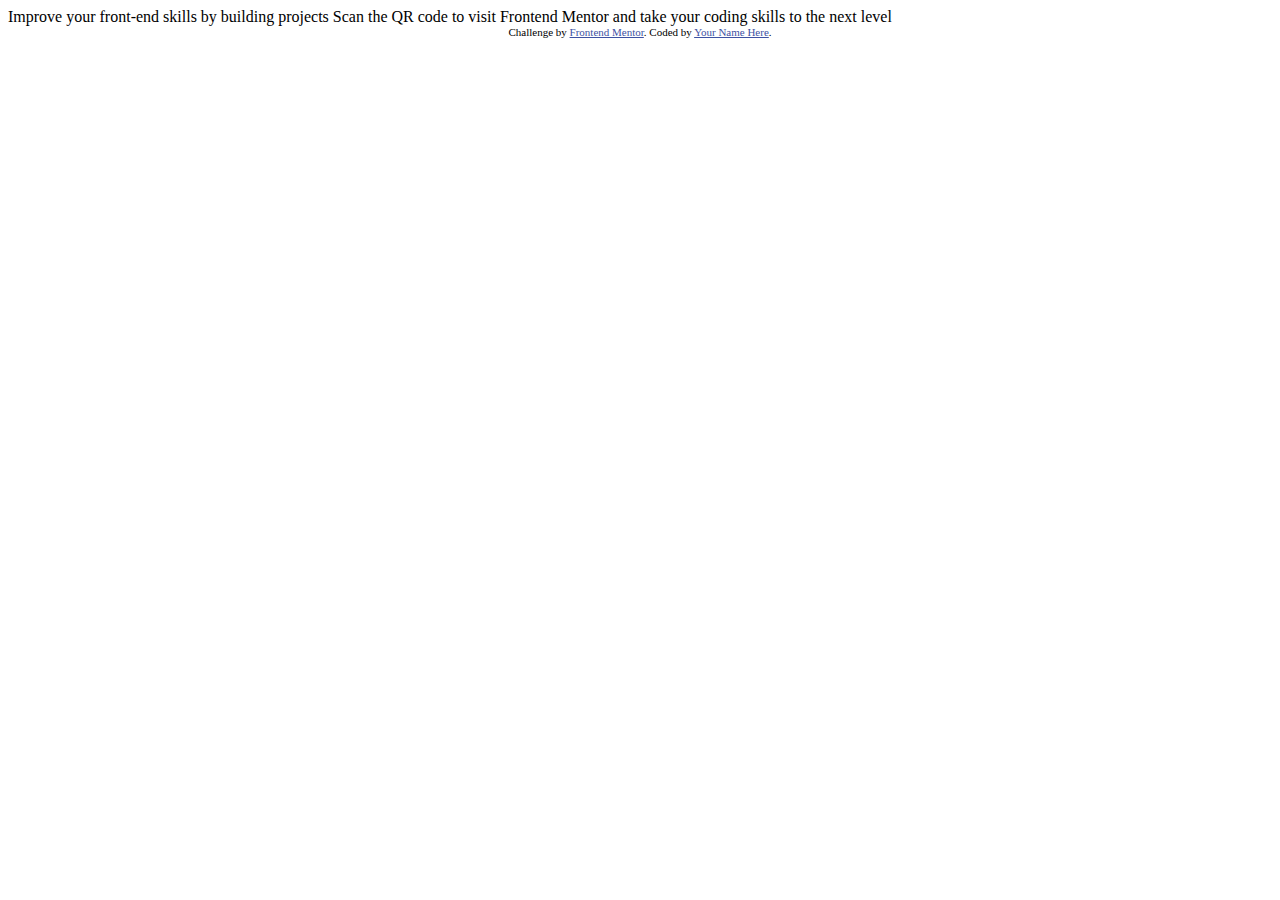
==== index.html @ 870529a9 "Add files to qr-code-component" ====
<!DOCTYPE html>
<html lang="en">
<head>
  <meta charset="UTF-8">
  <meta name="viewport" content="width=device-width, initial-scale=1.0"> <!-- displays site properly based on user's device -->

  <link rel="icon" type="image/png" sizes="32x32" href="./images/favicon-32x32.png">
  
  <title>Frontend Mentor | QR code component</title>

  <!-- Feel free to remove these styles or customise in your own stylesheet 👍 -->
  <style>
    .attribution { font-size: 11px; text-align: center; }
    .attribution a { color: hsl(228, 45%, 44%); }
  </style>
</head>
<body>

  Improve your front-end skills by building projects

  Scan the QR code to visit Frontend Mentor and take your coding skills to the next level
  
  <div class="attribution">
    Challenge by <a href="https://www.frontendmentor.io?ref=challenge" target="_blank">Frontend Mentor</a>. 
    Coded by <a href="#">Your Name Here</a>.
  </div>
</body>
</html>
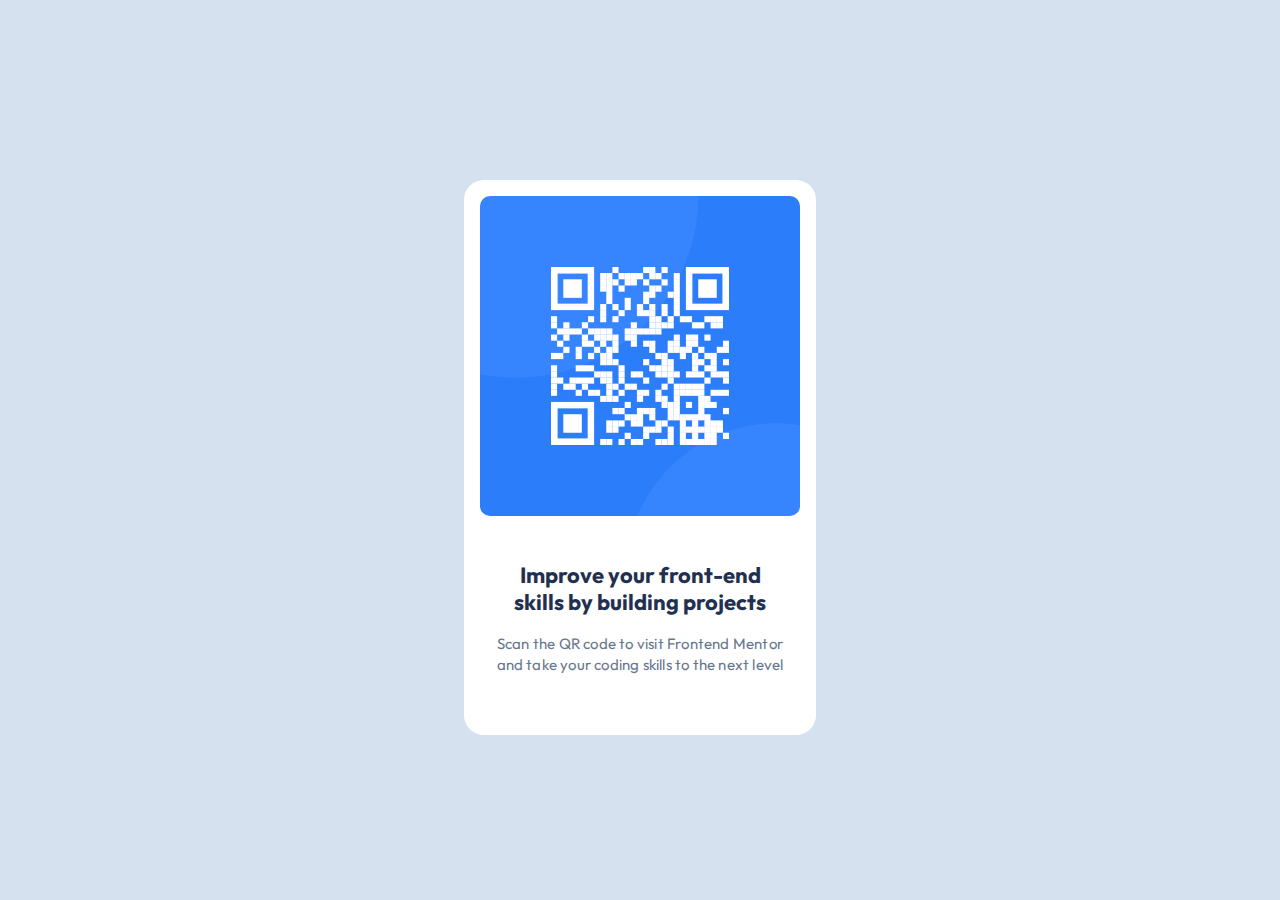
==== commit cfd7eb31: "Move html and css outside of folder" ====
--- a/index.html
+++ b/index.html
@@ -1,28 +1,21 @@
 <!DOCTYPE html>
 <html lang="en">
 <head>
-  <meta charset="UTF-8">
-  <meta name="viewport" content="width=device-width, initial-scale=1.0"> <!-- displays site properly based on user's device -->
-
-  <link rel="icon" type="image/png" sizes="32x32" href="./images/favicon-32x32.png">
-  
-  <title>Frontend Mentor | QR code component</title>
-
-  <!-- Feel free to remove these styles or customise in your own stylesheet 👍 -->
-  <style>
-    .attribution { font-size: 11px; text-align: center; }
-    .attribution a { color: hsl(228, 45%, 44%); }
-  </style>
+    <meta charset="UTF-8">
+    <meta name="viewport" content="width=device-width, initial-scale=1.0">
+    <title>Document</title>
+    <link rel="stylesheet" href="style.css">
+    <link rel="preconnect" href="https://fonts.googleapis.com">
+<link rel="preconnect" href="https://fonts.gstatic.com" crossorigin>
+<link href="https://fonts.googleapis.com/css2?family=Outfit:wght@100..900&display=swap" rel="stylesheet">
 </head>
 <body>
-
-  Improve your front-end skills by building projects
-
-  Scan the QR code to visit Frontend Mentor and take your coding skills to the next level
-  
-  <div class="attribution">
-    Challenge by <a href="https://www.frontendmentor.io?ref=challenge" target="_blank">Frontend Mentor</a>. 
-    Coded by <a href="#">Your Name Here</a>.
-  </div>
+    <div>
+        <img src="/images/image-qr-code.png" alt="qr-code">
+        <section>
+        <h2>Improve your front-end skills by building projects</h2>
+        <p>Scan the QR code to visit Frontend Mentor and take your coding skills to the next level</p>
+        </section>
+    </div>  
 </body>
 </html>--- a/style.css
+++ b/style.css
@@ -0,0 +1,43 @@
+body {
+    background-color: #D5E1EF;
+
+}
+
+div {
+    margin: auto;
+    margin-top: 20vh;
+    width: 320px;
+    height: 499px;
+    background-color: #fff;
+    padding: 16px 16px 40px 16px;
+    border-radius: 20px;
+}
+
+section {
+    width: 288px;
+    height: 131px;
+    padding: 24px 16px 16px 16px;
+    text-align: center;
+
+}
+
+img {
+    width: 100%;
+    border-radius: 10px;
+}
+
+h2 {
+    font-size: 22px;
+    color: #1F314F;
+    font-family: 'Outfit';
+    line-height: 120%;
+    letter-spacing: 0px;
+}
+
+p {
+    font-size: 15px;
+    color: #68778D;
+    font-family: 'Outfit';
+    line-height: 140%;
+    letter-spacing: 0.2px;
+}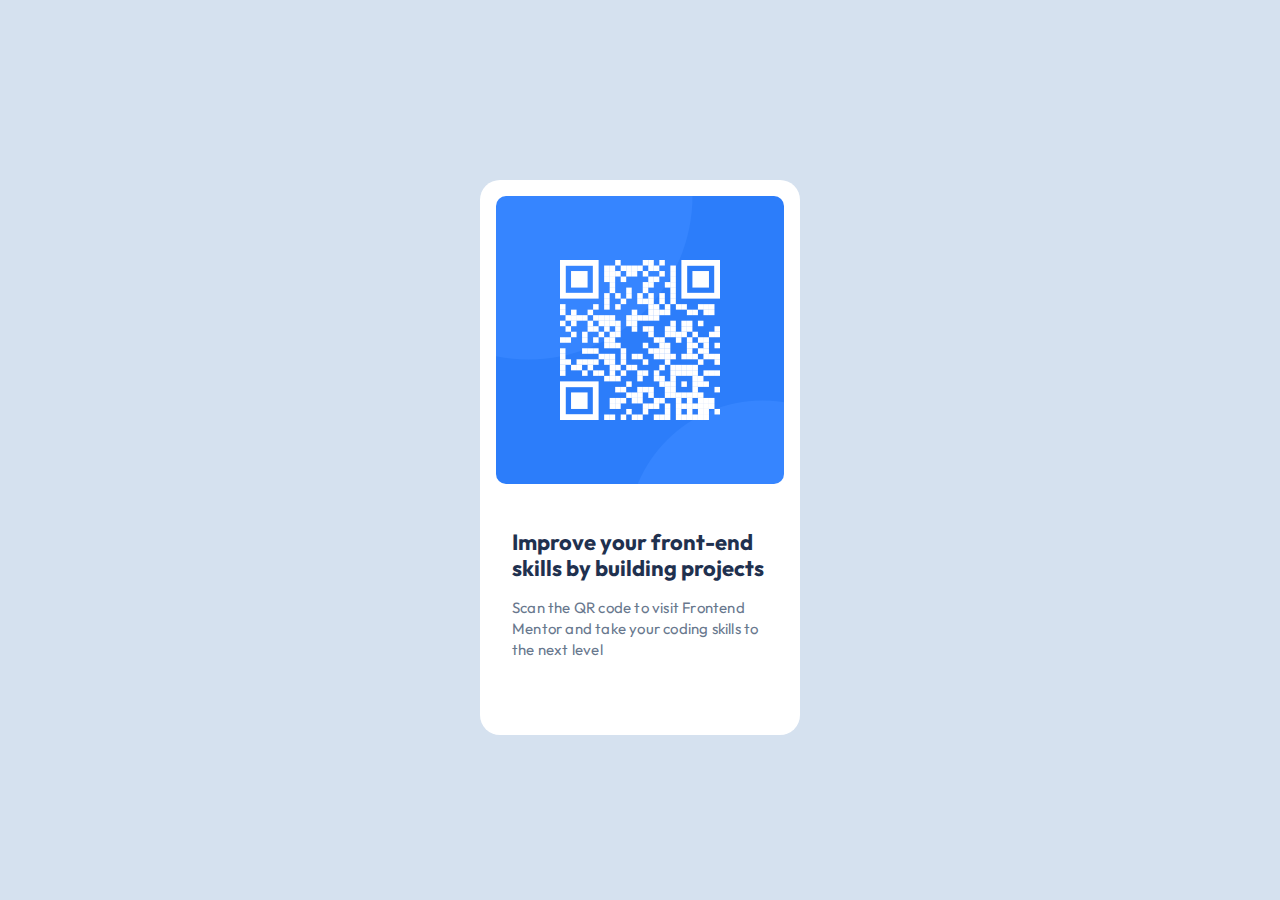
==== commit 9de0808d: "Change styles" ====
--- a/index.html
+++ b/index.html
@@ -11,9 +11,9 @@
 </head>
 <body>
     <div>
-        <img src="/images/image-qr-code.png" alt="qr-code">
+        <img src="images/image-qr-code.png" alt="qr-code">
         <section>
-        <h2>Improve your front-end skills by building projects</h2>
+        <h3>Improve your front-end skills by building projects</h3>
         <p>Scan the QR code to visit Frontend Mentor and take your coding skills to the next level</p>
         </section>
     </div>  
--- a/style.css
+++ b/style.css
@@ -1,37 +1,45 @@
 body {
     background-color: #D5E1EF;
-
 }
 
 div {
+    display: flex;
+    flex-wrap: wrap;
+    justify-content: center;
+    background-color: #fff;
+    gap: 24px;
+    width: 288px;
+    height: 499px;
+    padding: 16px 16px 40px 16px;
+    border-radius: 20px;
     margin: auto;
     margin-top: 20vh;
-    width: 320px;
-    height: 499px;
-    background-color: #fff;
-    padding: 16px 16px 40px 16px;
-    border-radius: 20px;
 }
 
 section {
+    display: flex;
+    flex-wrap: wrap;
+    justify-content: center;
+    align-items: center;
+    gap: 16px;
+    padding: 0px 16px 16px 16px;
     width: 288px;
-    height: 131px;
-    padding: 24px 16px 16px 16px;
-    text-align: center;
-
+    height: 130px;
 }
 
 img {
-    width: 100%;
+    width: 288px;
+    height: 288px;
     border-radius: 10px;
 }
 
-h2 {
+h3 {
     font-size: 22px;
     color: #1F314F;
     font-family: 'Outfit';
     line-height: 120%;
     letter-spacing: 0px;
+    margin: 0;
 }
 
 p {
@@ -40,4 +48,5 @@
     font-family: 'Outfit';
     line-height: 140%;
     letter-spacing: 0.2px;
+    margin: 0;
 }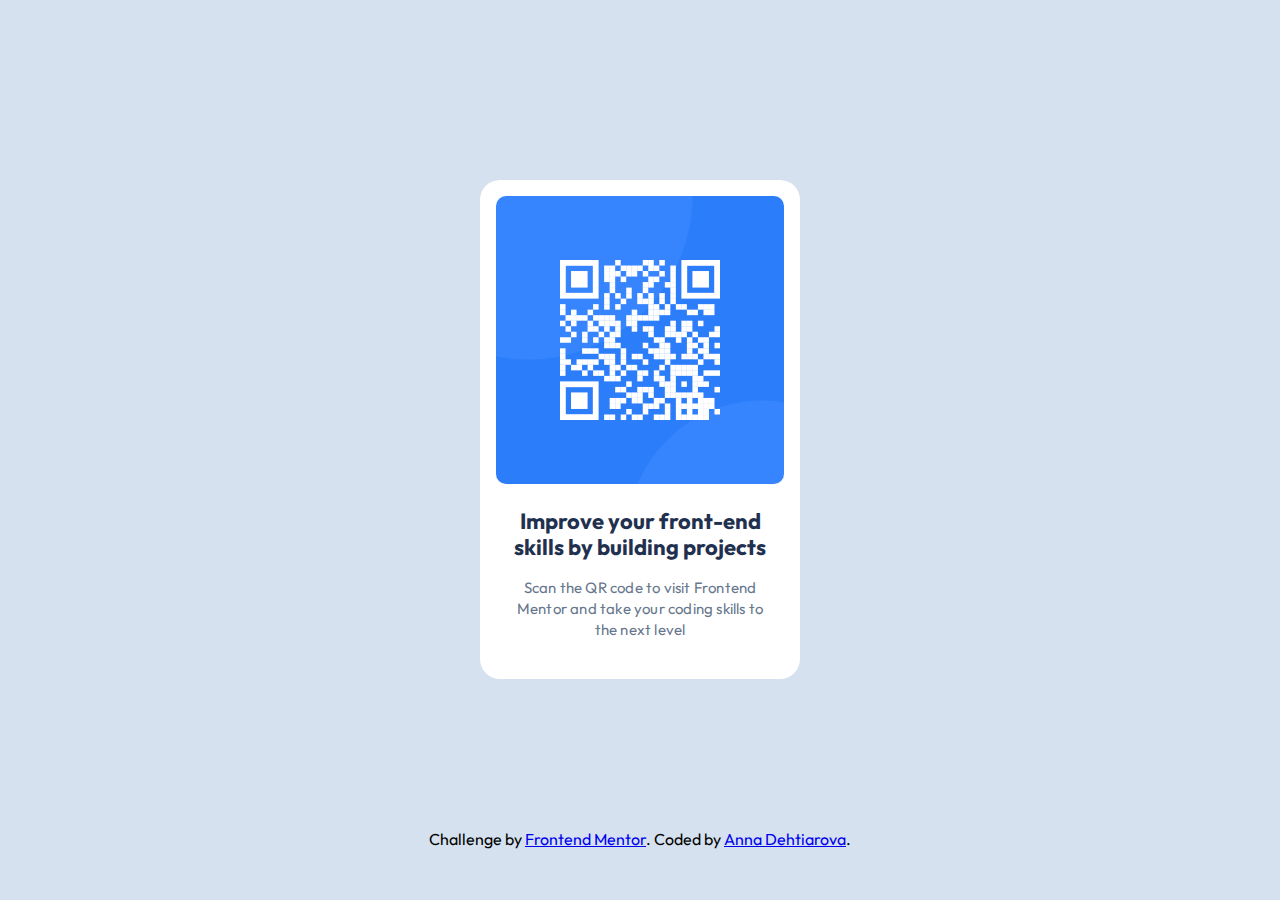
==== commit 58a3ebfa: "Change styles.css" ====
--- a/index.html
+++ b/index.html
@@ -17,5 +17,10 @@
         <p>Scan the QR code to visit Frontend Mentor and take your coding skills to the next level</p>
         </section>
     </div>  
+
+    <footer>
+        Challenge by <a href="https://www.frontendmentor.io?ref=challenge" target="_blank">Frontend Mentor</a>.
+        Coded by <a href="#">Anna Dehtiarova</a>.
+    </footer>
 </body>
 </html>--- a/style.css
+++ b/style.css
@@ -9,7 +9,7 @@
     background-color: #fff;
     gap: 24px;
     width: 288px;
-    height: 499px;
+    height: 443px;
     padding: 16px 16px 40px 16px;
     border-radius: 20px;
     margin: auto;
@@ -23,22 +23,24 @@
     align-items: center;
     gap: 16px;
     padding: 0px 16px 16px 16px;
-    width: 288px;
-    height: 130px;
+    width: 256px;
+    height: 131px;
 }
 
 img {
     width: 288px;
     height: 288px;
     border-radius: 10px;
+    margin: 0;
 }
 
 h3 {
     font-size: 22px;
     color: #1F314F;
     font-family: 'Outfit';
-    line-height: 120%;
+    line-height: 1.2;
     letter-spacing: 0px;
+    text-align: center;
     margin: 0;
 }
 
@@ -46,7 +48,14 @@
     font-size: 15px;
     color: #68778D;
     font-family: 'Outfit';
-    line-height: 140%;
+    line-height: 1.4;
     letter-spacing: 0.2px;
+    text-align: center;
     margin: 0;
+}
+
+footer {
+    font-family: 'Outfit';
+    text-align: center;
+    padding-top: 150px;
 }